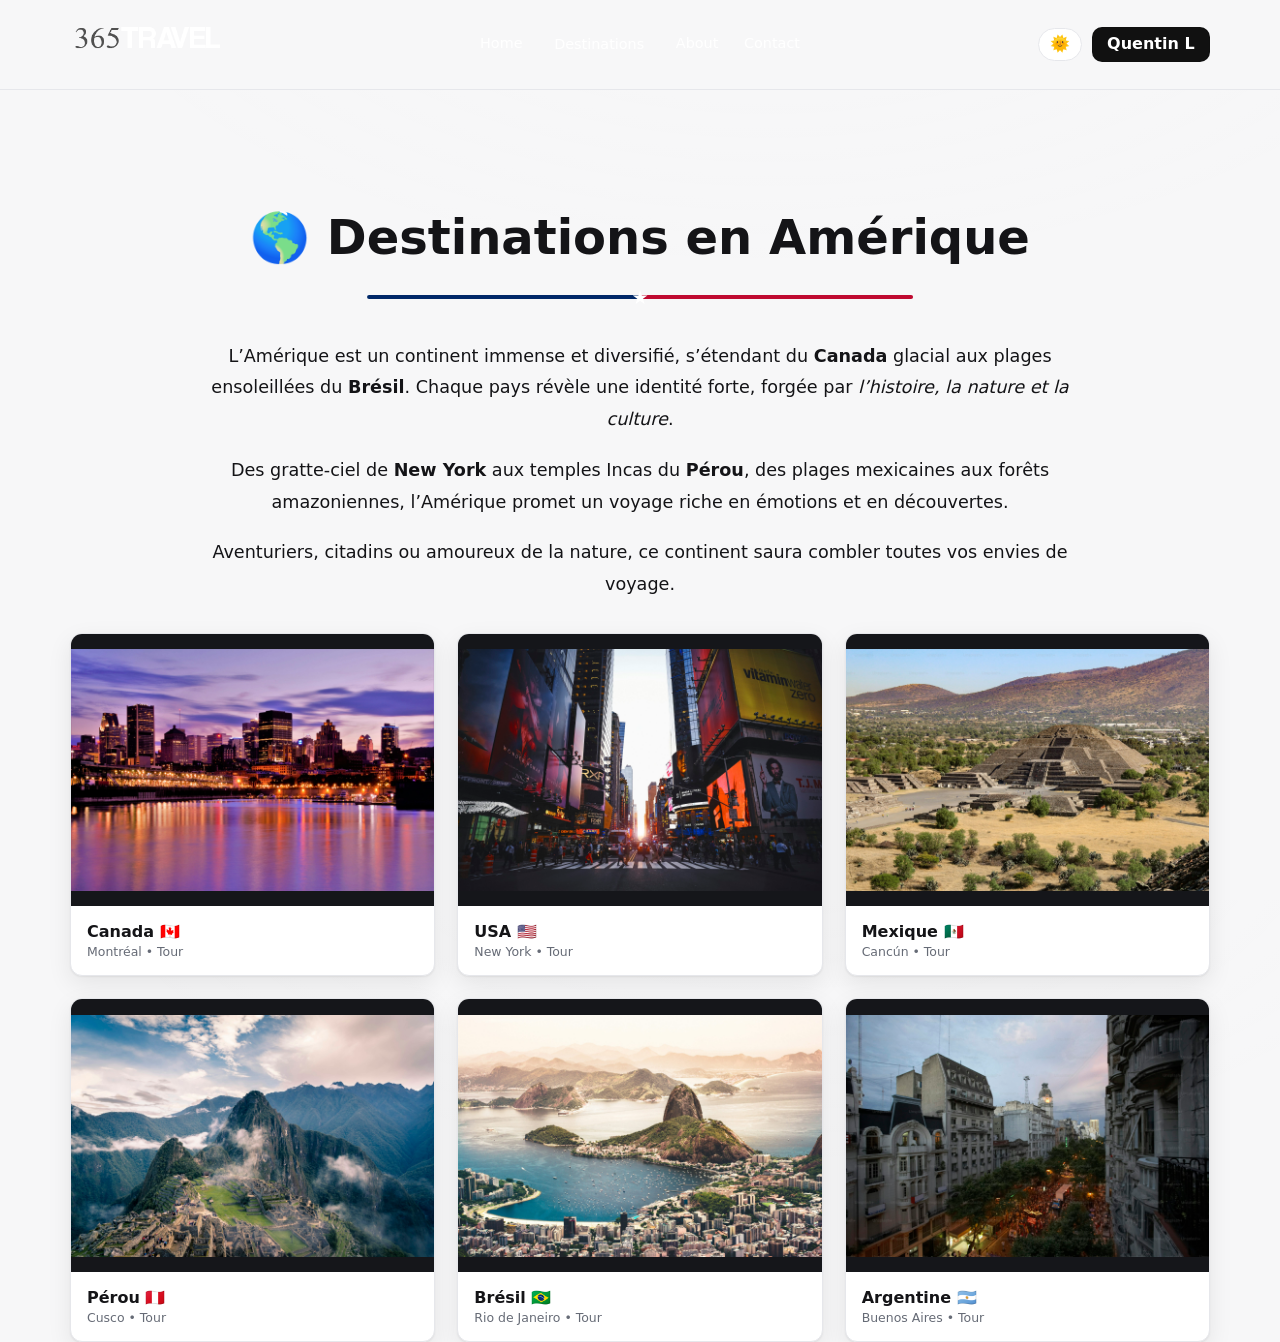
==== amerique.html @ 6fb7b810 "fix theme toggle + fermeture html" ====
<!DOCTYPE html>
<html lang="fr" data-theme="auto">
<head>
  <meta charset="utf-8" />
  <meta name="viewport" content="width=device-width,initial-scale=1" />
  <title>Destinations Asie - 365TRAVE</title>
  <link rel="stylesheet" href="style.css" />
  <!-- PWA -->
    <link rel="manifest" href="manifest.json">
    <meta name="theme-color" content="#1a1a2e">
    <script>
      if ('serviceWorker' in navigator) {
        navigator.serviceWorker.register('./sw.js');
      }
    </script>

</head>
<body>

  <!-- ==============================
     HEADER
     ============================== -->
  <header class="site-header">
    <div class="container nav">
      <a class="brand" href="index.html">
        <img class="brand__logo" src="images/logo.png" alt="Logo 365 Travel">
      </a>

      <!-- NAVIGATION -->
      <nav class="primary" aria-label="Navigation principale">
        <ul>
          <li><a href="index.html">Home</a></li>
          <li class="menu-item">
            <button class="submenu-toggle" aria-expanded="false">Destinations</button>
            <ul class="submenu">
              <li><a href="europe.html">Europe</a></li>
              <li><a href="asie.html">Asie</a></li>
              <li><a href="amerique.html" aria-current="page">Amérique</a></li>
            </ul>
          </li>
          <li><a href="gallerie.html">About</a></li>
          <li><a href="a-propos.html">Contact</a></li>
        </ul>
      </nav>

      <div class="actions">
        <button id="themeToggle" class="btn theme-toggle" aria-pressed="false" aria-label="Basculer thème">
          <span id="themeIcon">🌞</span>
        </button>
        <button class="btn btn--primary" type="button">Quentin L</button>
        <button id="hamburger" class="btn btn--ghost hamburger" type="button" aria-expanded="false" aria-controls="drawer">☰</button>
      </div>
    </div>
  </header>

  <main class="container">
  <!-- ==============================
       AMÉRIQUE
       ============================== -->
  <section class="intro-amerique">
    <div class="intro-text">
      <h1>🌎 Destinations en Amérique</h1>
      <p>
        L’Amérique est un continent immense et diversifié, s’étendant du <strong>Canada</strong> glacial aux plages ensoleillées du <strong>Brésil</strong>. 
        Chaque pays révèle une identité forte, forgée par <em>l’histoire, la nature et la culture</em>.
      </p>
      <p>
        Des gratte-ciel de <strong>New York</strong> aux temples Incas du <strong>Pérou</strong>, des plages mexicaines aux forêts amazoniennes, 
        l’Amérique promet un voyage riche en émotions et en découvertes.
      </p>
      <p>
        Aventuriers, citadins ou amoureux de la nature, ce continent saura combler toutes vos envies de voyage.
      </p>
    </div>
  </section>

  <section class="art-grid">
    <article class="card"><div class="card__media"><img src="images/montreal.jpg" alt="Montréal"></div><div class="card__body"><div class="card__title">Canada 🇨🇦</div><div class="card__meta">Montréal • Tour</div></div></article>
    <article class="card"><div class="card__media"><img src="images/nyc.jpg" alt="New York"></div><div class="card__body"><div class="card__title">USA 🇺🇸</div><div class="card__meta">New York • Tour</div></div></article>
    <article class="card"><div class="card__media"><img src="images/cancun.jpg" alt="Cancun"></div><div class="card__body"><div class="card__title">Mexique 🇲🇽</div><div class="card__meta">Cancún • Tour</div></div></article>
    <article class="card"><div class="card__media"><img src="images/machu-picchu.jpg" alt="Pérou"></div><div class="card__body"><div class="card__title">Pérou 🇵🇪</div><div class="card__meta">Cusco • Tour</div></div></article>
    <article class="card"><div class="card__media"><img src="images/rio.jpg" alt="Rio de Janeiro"></div><div class="card__body"><div class="card__title">Brésil 🇧🇷</div><div class="card__meta">Rio de Janeiro • Tour</div></div></article>
    <article class="card"><div class="card__media"><img src="images/buenos-aires.jpg" alt="Buenos Aires"></div><div class="card__body"><div class="card__title">Argentine 🇦🇷</div><div class="card__meta">Buenos Aires • Tour</div></div></article>
  </section>

</main>

  <script src="script.js"></script>
</body>
</html>
---- style.css ----
/* ------------------------------
   DESIGN TOKENS (THEMEABLE)
   ------------------------------ */
:root {
  /* base colors - light */
  --bg: #f7f7f8;
  --surface: #ffffff;
  --text: #141417;
  --muted: #666b76;
  --border: #e6e7eb;
  --primary: #111111; /* CTA/bg noir en light */
  --primary-contrast: #ffffff;

  --badge-border: #cfd2d8;

  --radius: 12px;
  --radius-sm: 8px;
  --shadow-1: 0 1px 2px rgba(0,0,0,.06), 0 8px 24px rgba(0,0,0,.08);
  --shadow-2: 0 2px 8px rgba(0,0,0,.12), 0 16px 40px rgba(0,0,0,.12);

  --container: 1140px;
  --space-1: .4rem;
  --space-2: .8rem;
  --space-3: 1.2rem;
  --space-4: 1.6rem;
  --space-5: 2.4rem;
  --space-6: 3.2rem;
  --space-7: 4.8rem;

  --fs-12: clamp(.72rem, .62rem + .4vw, .78rem);
  --fs-14: clamp(.84rem, .74rem + .4vw, .9rem);
  --fs-16: clamp(.98rem, .86rem + .5vw, 1rem);
  --fs-18: clamp(1.05rem, .9rem + .8vw, 1.125rem);
  --fs-22: clamp(1.25rem, 1.05rem + 1vw, 1.375rem);
  --fs-28: clamp(1.4rem, 1rem + 2.2vw, 1.75rem);
  --fs-48: clamp(2rem, 1.4rem + 3.2vw, 3rem);
  --fs-72: clamp(2.6rem, 2rem + 6vw, 4.5rem);

  --transition: 220ms cubic-bezier(.2,.7,.3,1);
}

/* Dark theme tokens */
@media (prefers-color-scheme: dark) {
  :root {
    --bg: #0d0d0f;
    --surface: #0f1013;
    --text: #f3f4f5;
    --muted: #a9afbb;
    --border: #21232a;
    --primary: #ffffff; /* CTA blanc en dark */
    --primary-contrast: #0d0d0f;
    --badge-border: #2a2d36;
  }
}

/* Forced theme via [data-theme] */
html[data-theme="light"] {
  --bg: #f7f7f8;
  --surface: #ffffff;
  --text: #141417;
  --muted: #666b76;
  --border: #e6e7eb;
  --primary: #111111;
  --primary-contrast: #ffffff;
  --badge-border: #cfd2d8;
}
html[data-theme="dark"] {
  --bg: #0d0d0f;
  --surface: #0f1013;
  --text: #f3f4f5;
  --muted: #a9afbb;
  --border: #21232a;
  --primary: #ffffff;
  --primary-contrast: #0d0d0f;
  --badge-border: #2a2d36;
}

/* ------------------------------
   RESET + BASE
   ------------------------------ */
*, *::before, *::after { box-sizing: border-box; }
html, body { height: 100%; }
body {
  margin: 0;
  font: 500 var(--fs-16) ui-sans-serif, system-ui, -apple-system, Segoe UI, Roboto, "Helvetica Neue", Arial, "Noto Sans";
  color: var(--text);
  background: radial-gradient(1200px 600px at 60% -10%, rgba(255,255,255,.06), transparent 60%),
              var(--bg);
  -webkit-font-smoothing: antialiased;
  text-rendering: optimizeLegibility;
}
a { color: inherit; text-decoration: none; }
img { display: block; max-width: 100%; height: auto; }
button { font: inherit; cursor: pointer; border: none; background: none; }

.container {
  width: min(100% - 2rem, var(--container));
  margin-inline: auto;
}
.stack { display: grid; gap: var(--space-5); }
.row { display: flex; align-items: center; gap: var(--space-4); }

/* ------------------------------
   HEADER / NAV
   ------------------------------ */
header.site-header {
  position: sticky; top: 0; z-index: 50;
  backdrop-filter: saturate(1.1) blur(8px);
  background: color-mix(in oklab, var(--bg) 92%, transparent);
  border-bottom: 1px solid var(--border);
}
.nav {
  display: grid;
  grid-template-columns: 1fr auto 1fr;
  align-items: center;
  padding-block: .9rem;
  gap: var(--space-3);
}
.brand {
  display: flex; align-items: center; gap: .6rem;
  font-weight: 800; letter-spacing: .04em;
}
.brand__logo {
  inline-size: 150px; block-size: 60px;
}

/* NAV Desktop */
nav.primary ul {
  display: flex; gap: clamp(.8rem, 2vw, 2rem);
  list-style: none;
  margin: 0; padding: 0;
  font-size: var(--fs-14);
}
/* Liens du menu principal en blanc */
nav.primary > ul > li > a,
nav.primary > ul > li > button {
  color: #fff;
}

/* Page active */
nav.primary a[aria-current="page"] {
  color: #fff;
  font-weight: 600;
}
nav.primary a[aria-current="page"] { color: var(--text); font-weight: 600; }

/* Sous-menu */
.menu-item { position: relative; }
.submenu-toggle {
  background: none;
  border: none;
  color: var(--muted);
  cursor: pointer;
}
.submenu {
  position: absolute;
  top: 100%; left: 0;
  background: var(--surface);
  border: 1px solid var(--border);
  list-style: none;
  margin: 0; padding: 0.5rem 0;
  min-width: 180px;
  opacity: 0;
  pointer-events: none;
  transform: translateY(-5px);
  transition: opacity 0.2s ease, transform 0.2s ease;
  z-index: 999;
  flex-direction: column;     /* aligne les éléments verticalement */
}
.submenu li { margin: 0; }
.submenu a {
  display: block;
  padding: 0.2rem 0.8rem;
  color: var(--text);
  text-decoration: none;
  white-space: nowrap;
}
.submenu a:hover { background: var(--bg); }
/* Affichage au survol */
.menu-item:hover .submenu,
.menu-item:focus-within .submenu {
  opacity: 1;
  pointer-events: auto;
  transform: translateY(0);
}

/* Actions */
.actions {
  justify-self: end;
  display: flex; align-items: center; gap: .6rem;
}
.btn {
  border: 1px solid var(--border);
  background: var(--surface);
  color: var(--text);
  padding: .55rem .9rem;
  border-radius: 10px;
  line-height: 1;
  transition: transform var(--transition), background var(--transition), color var(--transition), border-color var(--transition);
}
.btn:hover { transform: translateY(-1px); }
.btn--ghost { background: transparent; }
.btn--primary {
  background: var(--primary);
  color: var(--primary-contrast);
  border-color: color-mix(in oklab, var(--primary) 86%, transparent);
  font-weight: 700;
}
.btn--link {
  background: transparent;
  color: var(--text);
  padding: 0;
  font-weight: 500;
  text-decoration: underline;
}
.theme-toggle {
  border-radius: 999px;
  padding: .45rem .7rem;
  display: inline-flex; align-items: center;
}

/* Mobile nav */
.hamburger { display: none; }
@media (max-width: 880px) {
  nav.primary { display: none; }
  .hamburger { display: inline-flex; align-items: center; gap:.5rem; }

  .drawer {
    display: none;
    position: fixed; inset: 0 0 auto 0; top: 56px;
    translate: 0 -8px;
    opacity: 0; pointer-events: none;
    transition: opacity var(--transition), translate var(--transition);
    background: color-mix(in oklab, var(--bg) 96%, transparent);
    border-bottom: 1px solid var(--border);
    padding: 1rem;
  }
  .drawer.open { opacity: 1; pointer-events: auto; translate: 0 0; }
  .drawer ul { list-style: none; margin: 0; padding: 0; }
  .drawer li { margin: .5rem 0; }
  .drawer a { display: block; padding: .8rem 0; color: var(--text); }
}
/* ------------------------------
   HERO
   ------------------------------ */
.hero {
  max-width: 1000px;
  margin: 4rem auto;
  background: #0f0f0f;
  border-radius: 8px;
  padding: 3rem;
  text-align: left;
}
.hero h1 {
  font-size: 4rem;
  font-weight: 300;
}
.hero h1 span { font-weight: 700; }
.badge {
  display: inline-block;
  border: 1px solid #444;
  padding: 0.2rem 0.5rem;
  font-size: 0.7rem;
  margin-bottom: 1rem;
}
.hero p {
  margin: 0.5rem 0;
  color: #aaa;
}
.hero p strong { color: #fff; }
.hero-buttons {
  margin-top: 1.5rem;
  display: flex; justify-content: left;
  gap: 1.5rem;
}
/* ==============================
   SECTION : Nos destinations phares
   ============================== */
.featured-destinations {
  text-align: center;
  padding: 4rem 1rem;
  color: var(--text);
}

.featured-destinations h2 {
  font-size: 2.3rem;
  margin-bottom: 0.8rem;
  color: var(--text);
}

.featured-destinations .intro-text {
  color: var(--text);
  max-width: 700px;
  margin: 0 auto 2rem;
  font-size: 1rem;
  line-height: 1.6;
}
/* Cartes */
.featured-grid {
  display: flex;
  flex-wrap: wrap;
  justify-content: center;
  gap: 2rem;
}

.featured-card {
  background: var(--surface);
  border: 1px solid var(--border);
  border-radius: var(--radius);
  box-shadow: var(--shadow-1);
  overflow: hidden;
  width: 300px;
  text-align: center;
  transition: transform 0.3s ease, box-shadow 0.3s ease;
}

.featured-card:hover {
  transform: translateY(-5px);
  box-shadow: var(--shadow-2);
}

.featured-card img {
  width: 100%;
  height: 180px;
  object-fit: cover;
}

.featured-card h3 {
  font-size: 1.3rem;
  margin: 1rem 0 0.5rem;
  color: var(--text);
}

.featured-card p {
  color: var(--muted);
  font-size: 0.95rem;
  margin: 0 1rem 1rem;
}

.featured-card .btn--small {
  margin-bottom: 1.2rem;
  font-size: 0.9rem;
  padding: 0.5rem 1rem;
}
/* ==============================
   Responsive (mobile & tablette)
   ============================== */
@media (max-width: 900px) {
  .featured-grid {
    gap: 1.5rem;
  }
}

@media (max-width: 700px) {
  .featured-grid {
    flex-direction: column;
    align-items: center;
  }

  .featured-card {
    width: 90%;
  }

  .featured-destinations h2 {
    font-size: 1.8rem;
  }
}
/* ==============================
   GALERIE DÉFILANTE
   ============================== */
.gallery-scroll {
  text-align: center;
  padding: 4rem 1rem;
  overflow: hidden;
  position: relative;
}

.gallery-scroll h2 {
  font-size: 2.2rem;
  color: var(--text);
  margin-bottom: 0.8rem;
}

.gallery-intro {
  max-width: 700px;
  margin: 0 auto 2rem;
  font-size: 1rem;
  line-height: 1.6;
  color: var(--muted);
}

/* Conteneur du défilement */
.scroll-wrapper {
  overflow: hidden;
  width: 100%;
  position: relative;
}

.scroll-gallery {
  overflow: hidden;
  width: 100%;
  position: relative;
  margin: 3rem auto;
}

.scroll-track {
  display: flex;
  width: max-content;
  animation: scroll-left 50s linear infinite; /* durée plus longue pour fluidité */
}

.scroll-track img {
  width: 420px;   /* plus grandes images */
  height: 260px;
  object-fit: cover;
  margin-right: 1rem;
  border-radius: var(--radius);
  box-shadow: var(--shadow-1);
  transition: transform 0.3s ease;
}

.scroll-track img:hover {
  transform: scale(1.05);
}

/* Animation fluide */
@keyframes scroll-left {
  from {
    transform: translateX(0);
  }
  to {
    transform: translateX(-50%); /* défilement sur la moitié (car doublé) */
  }
}

/* Option : sur mobile, on réduit un peu pour éviter qu’elles dépassent */
@media (max-width: 600px) {
  .scroll-track img {
    width: 280px;
    height: 180px;
  }
}
/* ------------------------------
   INTRO BLOC GÉNÉRIQUE
   ------------------------------ */
.intro-europe,
.intro-asie,
.intro-amerique {
  text-align: center;
  margin: 4rem auto 2rem;
  max-width: 900px;
  line-height: 1.8;
}
.intro-text h1 {
  font-size: 3rem;
  font-weight: 800;
  margin-bottom: 2rem;
  color: var(--text);
  position: relative;
  display: inline-block;
  padding-bottom: 0.7rem;
}
/* Texte en blanc */
.intro-text p {
  font-size: 1.1rem;
  color: var(--text); 
  margin-bottom: 1.2rem;
}
/* ------------------------------
   STYLES PAR CONTINENT
   ------------------------------ */
/* Europe : bleu + étoiles dorées */
.intro-europe h1::before {
  content: "";
  position: absolute;
  left: 50%;
  transform: translateX(-50%);
  bottom: -0.5rem;
  width: 70%;
  height: 4px;
  background: #003399;
  border-radius: 2px;
}
.intro-europe h1::after {
  content: "★ ★ ★";
  font-size: 1rem;
  color: #facc15;
  position: absolute;
  left: 50%;
  transform: translateX(-50%);
  bottom: -1.5rem;
  letter-spacing: 0.5rem;
}
/* Asie : rouge + cercle doré */
.intro-asie h1::before {
  content: "";
  position: absolute;
  left: 50%;
  transform: translateX(-50%);
  bottom: -0.5rem;
  width: 70%;
  height: 4px;
  background: #cc0000;
  border-radius: 2px;
}
.intro-asie h1::after {
  content: "●";
  font-size: 1.2rem;
  color: #facc15;
  position: absolute;
  left: 50%;
  transform: translateX(-50%);
  bottom: -1.5rem;
}
/* Amérique : bleu + rouge (double soulignement) */
.intro-amerique h1::before {
  content: "";
  position: absolute;
  left: 50%;
  transform: translateX(-50%);
  bottom: -0.5rem;
  width: 70%;
  height: 4px;
  background: linear-gradient(to right, #002868 50%, #bf0a30 50%);
  border-radius: 2px;
}
.intro-amerique h1::after {
  content: "★";
  font-size: 1.2rem;
  color: #fff;
  position: absolute;
  left: 50%;
  transform: translateX(-50%);
  bottom: -1.5rem;
}
/* HERO des pages internes (sauf accueil) */
.hero-page {
  display: grid;
  gap: 1.5rem;
  text-align: center;
}
.hero-page .hero-header {
  display: grid;
  grid-template-columns: 1fr 1fr; /* titre | image */
  align-items: center;
  gap: 2rem;
}
.hero-page .hero-header h1 {
  margin: 0;
  font-size: var(--fs-48);
  text-align: right;
}
.hero-page .hero-image img {
  max-width: 100%;
  border-radius: var(--radius);
}
.hero-page .hero-description {
  grid-column: 1 / -1; /* occupe toute la largeur */
  max-width: 800px;
  margin: 0 auto;
}
/*Responsive : sur petits écrans, le titre et l’image passent en pile */
@media (max-width: 768px) {
  .hero-page .hero-header {
    grid-template-columns: 1fr; /* une seule colonne */
    text-align: center;
  }

  .hero-page .hero-header h1 {
    text-align: center;
  }

  .hero-page .hero-image {
    margin-top: 1rem;
  }
}
/* ------------------------------
   ART GRID
   ------------------------------ */
.section-title {
  font-size: var(--fs-14);
  text-transform: uppercase; letter-spacing: .12em;
  color: var(--muted);
  display:flex; align-items:center; justify-content:space-between;
  border-top: 1px solid var(--border);
  padding-top: var(--space-4); margin-top: var(--space-6);
}
.art-grid {
  margin-top: var(--space-4);
  display: grid;
  grid-template-columns: repeat(12, 1fr);
  gap: clamp(12px, 2vw, 22px);
}
.card {
  grid-column: span 4;
  background: var(--surface);
  border: 1px solid var(--border);
  border-radius: var(--radius);
  overflow: clip;
  box-shadow: var(--shadow-1);
  transition: transform var(--transition), box-shadow var(--transition);
}
/* Pour que les cartes gardent leur structure */
.card a {
  display: block;          /* le lien occupe tout le bloc */
  height: 100%;            /* le lien s’étend sur toute la carte */
  color: inherit;          /* garde la couleur du texte */
  text-decoration: none;   /* pas de soulignement */
}
.card:hover { transform: translateY(-2px); box-shadow: var(--shadow-2); }
.card__media {
  aspect-ratio: 4/3; background: #15161a;
  display: grid; place-items: center;
  color: #97a0b0; font-size: var(--fs-14);
}
.card__body { padding: 1rem; display:grid; gap:.2rem; }
.card__title { font-weight: 700; }
.card__meta  { color: var(--muted); font-size: var(--fs-12); }

@media (max-width: 1100px) {
  .card { grid-column: span 6; }
}
@media (max-width: 640px) {
  .card { grid-column: span 12; }
  .hero { padding-block: var(--space-6); }
  .hero h1 { font-size: var(--fs-48); }
}
/* Badge : s'arrête à la taille du texte */
.badge {
  display: inline-block;
  padding: 0.2rem 0.6rem;
  font-size: 0.9rem;
  font-weight: 600;
  border-radius: 0;      /* pas d’arrondi */
  background: none;      /* pas de fond */
  color: #fff;           /* texte blanc */
  margin-bottom: 1rem;
  width: auto;
  max-width: max-content; /* pour que ça s'arrête pile au texte */
}
/* HERO en 2 colonnes */
.hero-grid {
  display: grid;
  grid-template-columns: 1fr 1fr;
  gap: 2rem;
  align-items: start;
}
.hero-text {
  display: flex;
  flex-direction: column;
  gap: 1rem;
}
.hero-image img {
  width: 100%;
  border-radius: 12px;
  box-shadow: var(--shadow-2);
}
/* Responsive : pile sur mobile */
@media (max-width: 768px) {
  .hero-grid {
    grid-template-columns: 1fr;
    text-align: center;
  }
  .hero-image {
    order: -1; /* image au-dessus du texte */
  }
}
/* ==============================
   INFO SECTION (avec couleurs Hongrie)
   ============================== */
.info-flag {
  margin-top: 3rem;
  padding: 2rem;
  background: var(--surface);
  border: 1px solid var(--border);
  border-radius: var(--radius);
  box-shadow: var(--shadow-1);
  position: relative;
  overflow: hidden;
}
/* Liseré tricolore (par défaut transparent) */
.info-flag::before {
  content: "";
  display: block;
  height: 6px;
  background: transparent; /* sera défini par le pays */
  border-radius: var(--radius) var(--radius) 0 0;
  position: absolute;
  top: 0;
  left: 0;
  width: 100%;
}
/* ============================
   LISERÉ INFO PAR PAYS
   ============================ */
/* 🇭🇺 Hongrie : Rouge - Blanc - Vert */
.flag-hu.info-flag::before {
  background: linear-gradient(to right, #ce2b37 33%, #ffffff 33% 66%, #477050 66%);
}
/* 🇫🇷 France : Bleu - Blanc - Rouge */
.flag-fr.info-flag::before {
  background: linear-gradient(to right, #0055a4 33%, #ffffff 33% 66%, #ef4135 66%);
}
/* 🇩🇪 Allemagne : Noir - Rouge - Jaune */
.flag-de.info-flag::before {
  background: linear-gradient(to right, #000000 33%, #dd0000 33% 66%, #ffce00 66%);
}
/* 🇮🇹 Italie : Vert - Blanc - Rouge */
.flag-it.info-flag::before {
  background: linear-gradient(to right, #009246 33%, #ffffff 33% 66%, #ce2b37 66%);
}
/* 🇧🇬 Bulgarie : Blanc - Vert - Rouge */
.flag-bg.info-flag::before {
  background: linear-gradient(to right, #ffffff 33%, #00966e 33% 66%, #d62612 66%);
}
/* 🇨🇿 Tchéquie : Bleu - Blanc - Rouge */
.flag-cz.info-flag::before {
  background: linear-gradient(to right, #11457e 33%, #ffffff 33% 66%, #d7141a 66%);
}
/* 🇸🇪 Suède : Bleu - Jaune (2 bandes) */
.flag-se.info-flag::before {
  background: linear-gradient(to right, #006aa7 50%, #fecc00 50%);
}
/* 🇦🇹 Autriche : Rouge - Blanc - Rouge */
.flag-at.info-flag::before {
  background: linear-gradient(to right, #ff0000 33%, #ffffff 33% 66%, #ff0000 66%);
}
/* 🇩🇰 Danemark : Rouge - Blanc */
.flag-dk.info-flag::before {
  background: linear-gradient(to right, #c60c30 50%, #ffffff 50%);
}
/* 🇪🇪 Estonie : Bleu - Noir - Blanc */
.flag-ee.info-flag::before {
  background: linear-gradient(to right, #0072ce 33%, #000000 33% 66%, #ffffff 66%);
}
/* cz Pays-Bas : Rouge - Blanc - Bleu */
.flag-cz.info-flag::before {
  background: linear-gradient(to right, #ff0000 33%, #ffffff 33% 66%, #0055a4 66%);
}
/* gr Grèce : Bleu - Blanc */
.flag-gr.info-flag::before {
  background: linear-gradient(to right, #006aa7 50%, #ffffff 50%);
}
/* si Slovenie : Blanc - Bleu - Rouge */
.flag-si.info-flag::before {
  background: linear-gradient(to right, #ffffff 33%, #0055a4 33% 66%, #ef4135 66%);
}
/* tr Turquie : Rouge - Blanc */
.flag-tr.info-flag::before {
  background: linear-gradient(to right, #c60c30 50%, #ffffff 50%);
}
/* Titre principal */
.info-title {
  font-size: var(--fs-22);
  margin-bottom: 1.5rem;
  color: var(--text);
  text-align: left;
  border-bottom: 1px solid var(--border);
  padding-bottom: 0.5rem;
}
/* Grille */
.info-grid {
  display: grid;
  grid-template-columns: 1fr 1fr;
  gap: 2rem;
}
/* Sous-titres avec dégradé */
.info-item h4 {
  font-size: var(--fs-16);
  color: var(--text);
  margin-bottom: 0.3rem;
  display: flex;
  align-items: center;
  gap: 0.5rem;
}
}
/* Texte */
.info-item p {
  color: var(--muted);
  margin: 0;
  font-size: var(--fs-14);
}
/* Responsive : 1 colonne sur mobile */
@media (max-width: 768px) {
  .info-grid {
    grid-template-columns: 1fr;
  }
}
/* ------------------------------
   ITINERAIRE
   ------------------------------ */
/* Style commun */
.itineraire-title {
  font-size: var(--fs-28);
  font-weight: 700;
  color: var(--text);
  margin: 3rem auto 2rem;
  text-align: center;
  max-width: 900px;
  position: relative;
  padding-bottom: 0.5rem;
}

.itineraire-title::after {
  content: "";
  display: block;
  height: 1px;
  width: 140px;
  margin: 0.8rem auto 0;
  border-radius: 2px;
}

/* --- Variantes pays --- */

/* Allemagne 🇩🇪 */
.flag-de::after {
  background: linear-gradient(to right, #000 33%, #dd0000 33% 66%, #ffcc00 66%);
}

/* Bulgarie 🇧🇬 */
.flag-bg::after {
  background: linear-gradient(to right, #ffffff 33%, #00966e 33% 66%, #d62612 66%);
}

/* Danemark 🇩🇰 */
.flag-dk::after {
  background: linear-gradient(to right, #c60c30 50%, #ffffff 50%);
}

/* Estonie 🇪🇪 */
.flag-ee::after {
  background: linear-gradient(to right, #4891d9 33%, #000000 33% 66%, #ffffff 66%);
}

/* France 🇫🇷 */
.flag-fr::after {
  background: linear-gradient(to right, #0055a4 33%, #ffffff 33% 66%, #ef4135 66%);
}

/* Hongrie 🇭🇺 */
.flag-hu::after {
  background: linear-gradient(to right, #ce2b37 33%, #ffffff 33% 66%, #477050 66%);
}

/* Suède 🇸🇪 */
.flag-se::after {
  background: linear-gradient(to right, #005eb8 50%, #fecb00 50%);
}

/* Tchéquie 🇨🇿 */
.flag-cz::after {
  background: linear-gradient(to right, #11457e 33%, #ffffff 33% 66%, #d7141a 66%);
}

/* Autriche 🇦🇹 */
.flag-at::after {
  background: linear-gradient(to right, #ed2939 33%, #ffffff 33% 66%, #ed2939 66%);
}

/* PB nl */
.flag-cz::after {
  background: linear-gradient(to right, #d7141a 33%, #ffffff 33% 66%, #11457e 66%);
}

/* Grece gr */
.flag-gr::after {
  background: linear-gradient(to right, #0055a4 50%, #ffffff 50%);
}

/* Slovenie si */
.flag-si::after {
  background: linear-gradient(to right, #ffffff 33%, #0055a4 33% 66%, #ef4135 66%);
}
/* Turquie tr */
.flag-tr::after {
  background: linear-gradient(to right, #ef4135 50%, #ffffff 50%);
}
.itineraire {
  max-width: 800px;
  margin: 3rem auto;
  padding: 2rem;
  background: var(--surface);
  border-radius: 8px;
  box-shadow: var(--shadow-1);
  color: var(--text); /* <<< forcer le texte principal en blanc/noir selon le thème */
}
.jour h2 {
  font-size: 1.5rem;
  margin-bottom: 1rem;
  color: var(--text);
}
.jour h3 {
  font-size: 1.1rem;
  margin-top: 1.2rem;
  margin-bottom: 0.5rem;
  color: var(--text);
}
.jour ul {
  list-style: disc;
  padding-left: 1.5rem;
  margin: 0.5rem 0;
}
.jour ul li {
  margin-bottom: 0.4rem;
  color: var(--text); /* <<< mettre les puces en blanc */
}

.jour p {
  margin: 0.5rem 0;
  color: var(--text); /* <<< mettre aussi les paragraphes en blanc */
}
/* ------------------------------
   SECTIONS
   ------------------------------ */
.info-section {
  margin-top: 3rem;
  padding: 2rem;
  background: var(--surface);
  border-radius: var(--radius);
  box-shadow: var(--shadow-1);
}

/* Titre */
.info-title {
  font-size: var(--fs-24);
  font-weight: 700;
  margin-bottom: 1.5rem;
  text-align: center;
  color: var(--text);
}
/* ------------------------------
   CONSEILS PRATIQUES
   ------------------------------ */
.conseils-grid {
  display: grid;
  grid-template-columns: repeat(auto-fit, minmax(240px, 1fr));
  gap: 1.2rem;
}
.conseil-item {
  padding: 1rem;
  border: 1px solid var(--border);
  border-radius: var(--radius);
  background: var(--surface-hover, rgba(255,255,255,0.04));
  color: var(--text);
  box-shadow: var(--shadow-1);
}
/* ------------------------------
   BUDGET TABLEAU
   ------------------------------ */
.budget-table-wrapper {
  overflow-x: auto;
}

.budget-table {
  width: 100%;
  border-collapse: collapse;
  margin-top: 1rem;
  font-size: 0.95rem;
}

.budget-table th,
.budget-table td {
  padding: 0.8rem 1rem;
  border: 1px solid var(--border);
  text-align: left;
  color: var(--text);
}

.budget-table th {
  background: var(--surface-hover, rgba(255,255,255,0.08));
  font-weight: 700;
}

.budget-table tr:nth-child(even) {
  background: var(--surface-hover, rgba(255,255,255,0.03));
}
/* ------------------------------
   PERSONNALISATION PAR PAYS
   ------------------------------ */
/* Hongrie 🇭🇺 */
.budget-hu .info-title {
  border-bottom: 3px solid #ce2b37; /* rouge Hongrie */
  padding-bottom: 0.5rem;
}
/* Allemagne 🇩🇪 */
.budget-de .info-title {
  border-bottom: 3px solid #000; /* noir Allemagne */
}
/* Italie 🇮🇹 */
.budget-it .info-title {
  border-bottom: 3px solid #008C45; /* vert Italie */
}
/* France 🇫🇷 */
.budget-fr .info-title {
  border-bottom: 3px solid #0055A4; /* bleu France */
}
/* Danemark dk */
.budget-dk .info-title {
  border-bottom: 3px solid #ce2b37; /* Rouge Danemark */
}
/* Suede se */
.budget-se .info-title {
  border-bottom: 3px solid #F5EE27; /* Jaune Suede */
}
/* Estonie ee */
.budget-ee .info-title {
  border-bottom: 3px solid #273CF5; /* Bleu Estonie */
}
/* Tchequie cz */
.budget-cz .info-title {
  border-bottom: 3px solid #ffffff; /* Blanc Tchequie */
}
/* Pays-Bas nl */
.budget-nl .info-title {
  border-bottom: 3px solid #ffffff; /* Blanc PB */
}
/* Grèce gr */
.budget-gr .info-title {
  border-bottom: 3px solid #273CF5; /* Bleu Grece */
}
/* Slovenie si */
.budget-si .info-title {
  border-bottom: 3px solid #ffffff; /* Blanc Slovénie */
}
/* Turquie tr */
.budget-tr .info-title {
  border-bottom: 3px solid #ce2b37; /* Rouge Turquie */
}
/* ==============================
   FOOTER
   ============================== */
.site-footer {
  background: var(--surface);
  color: var(--text);
  padding: 3rem 2rem 1rem;
  border-top: 2px solid var(--primary);
  margin-top: 4rem; /* 🔥 espace avant le footer sur toutes les pages */
}
.footer-container {
  display: grid;
  grid-template-columns: 1fr auto 1fr; /* 3 colonnes équilibrées */
  align-items: center;
  gap: 2rem;
  max-width: 1200px;
  margin: 0 auto;
}
/* Colonne gauche */
.footer-left {
  text-align: left;
}
.footer-logo {
  width: 100px;
  margin-bottom: 0.5rem;
}
.footer-left p {
  font-size: var(--fs-14);
  color: var(--muted);
}
/* Colonne centrale : réseaux sociaux */
.footer-center {
  display: flex;
  justify-content: center;
}
.footer-socials {
  display: flex;
  gap: 1.2rem;
}
.footer-socials img {
  width: 28px;
  height: 28px;
  filter: brightness(0) invert(1); /* icônes blanches */
  transition: transform 0.3s ease, opacity 0.3s ease;
}
.footer-socials a:hover img {
  transform: scale(1.1);
  opacity: 0.8;
}
.footer-center a {
  color: var(--text);
  font-size: 1.3rem;
  margin: 0 0.5rem;
  transition: color 0.3s ease;
}

.footer-center a:hover {
  color: var(--primary);
}
/* Colonne droite : mentions légales */
.footer-right {
  display: flex;
  justify-content: flex-end;
}
.footer-right nav {
  display: flex;
  gap: 1.2rem;
}
.footer-right a {
  color: var(--muted);
  text-decoration: none;
  font-size: var(--fs-14);
  transition: color 0.3s ease;
}
.footer-right a:hover {
  color: var(--primary);
}

/* Ligne du bas */
.footer-bottom {
  margin-top: 2rem;
  text-align: center;
  font-size: var(--fs-12);
  color: var(--muted);
}
/* Responsive */
@media (max-width: 768px) {
  .footer-container {
    grid-template-columns: 1fr;
    text-align: center;
    gap: 1.5rem;
  }

  .footer-left,
  .footer-center,
  .footer-right {
    justify-content: center;
  }

  .footer-right nav {
    flex-direction: column;
    gap: 0.3rem;
  }
}
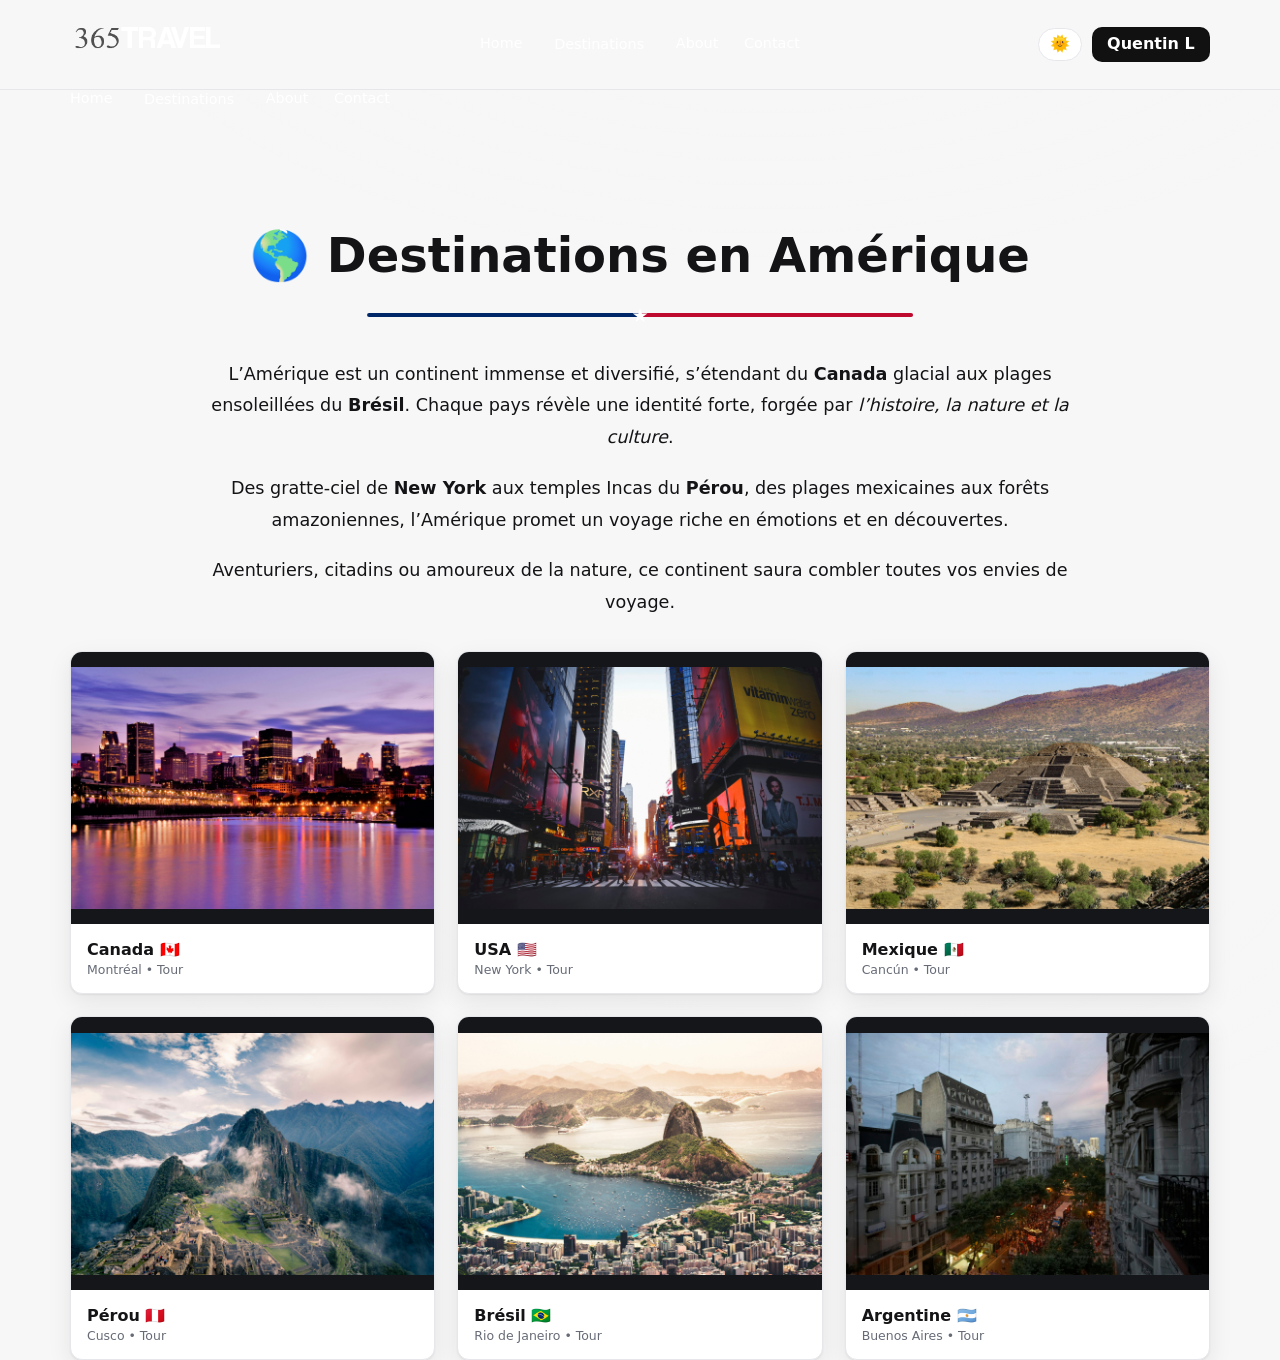
==== commit eb5fe3d6: "fix double menu + ajout drawer manquant" ====
--- a/amerique.html
+++ b/amerique.html
@@ -53,6 +53,7 @@
     </div>
   </header>
 
+  <div id="drawer" class="drawer container" role="dialog" aria-modal="true" aria-label="Menu"></div>
   <main class="container">
   <!-- ==============================
        AMÉRIQUE
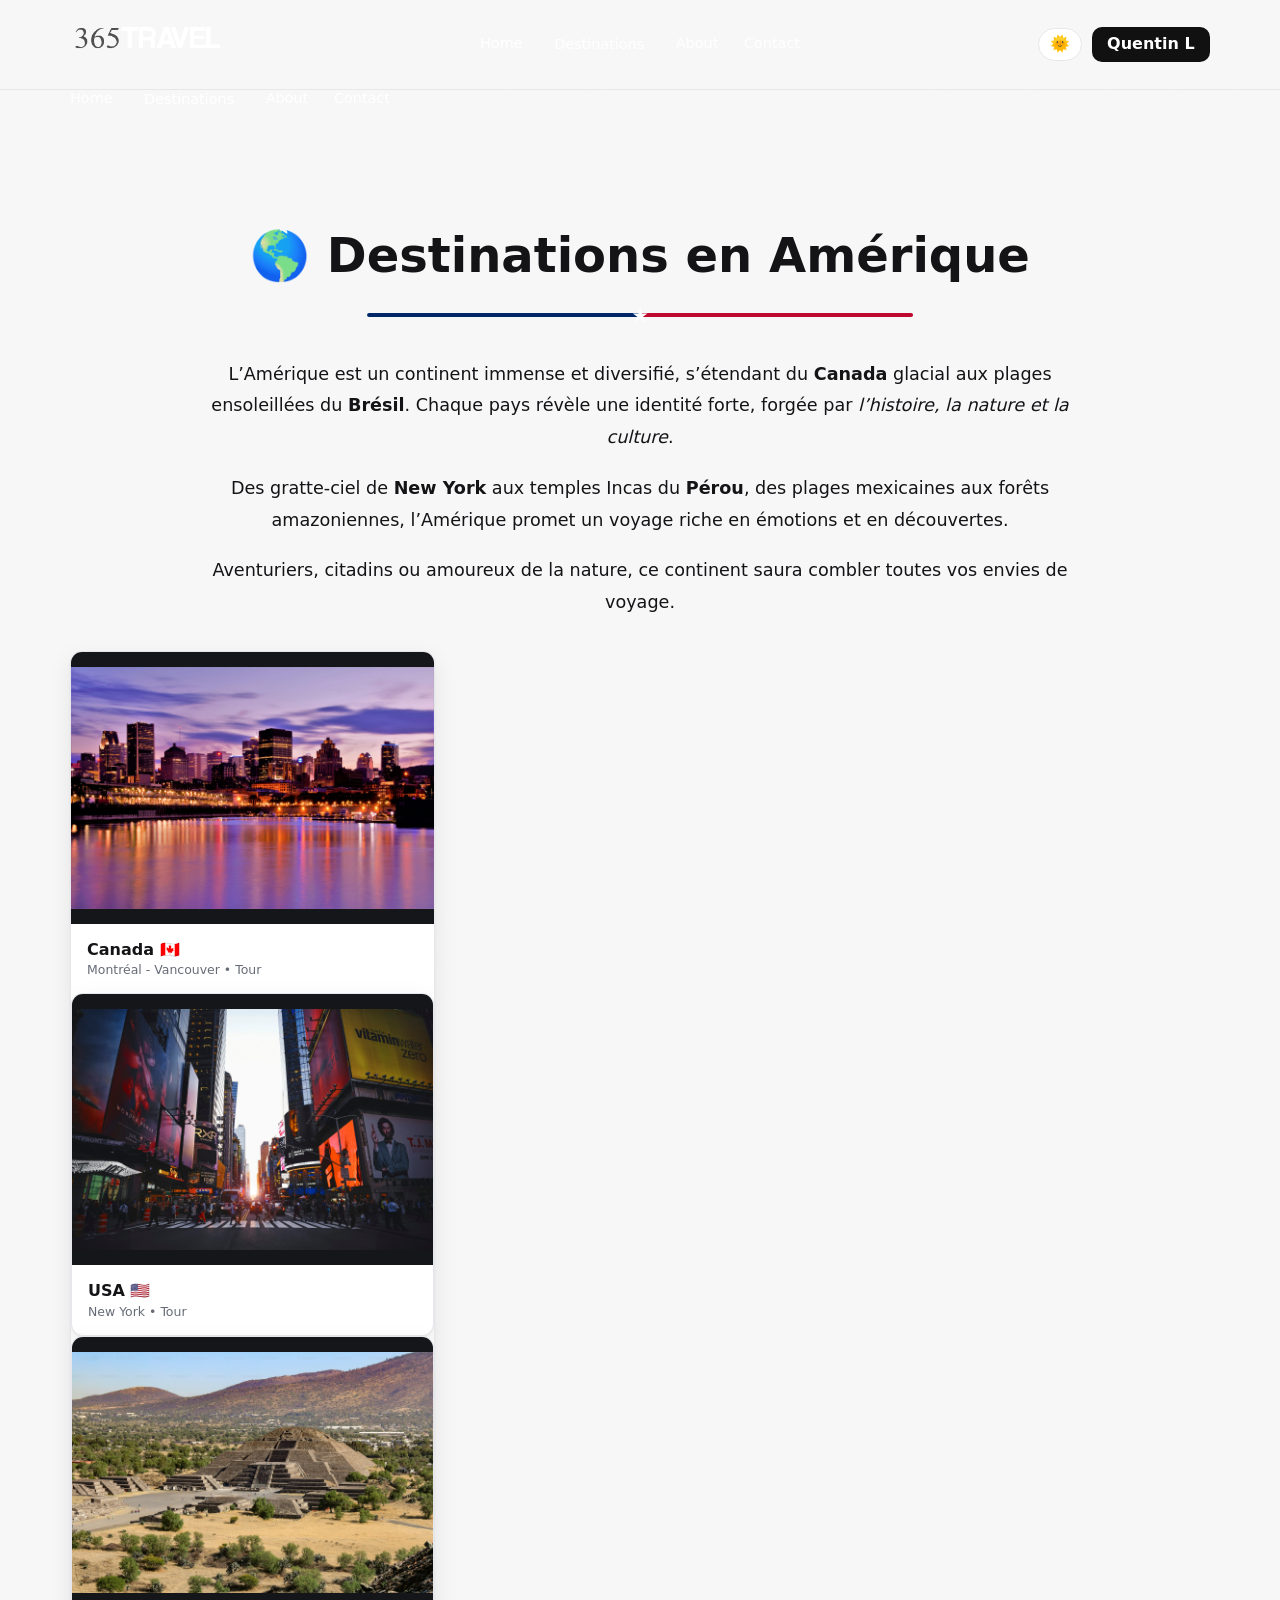
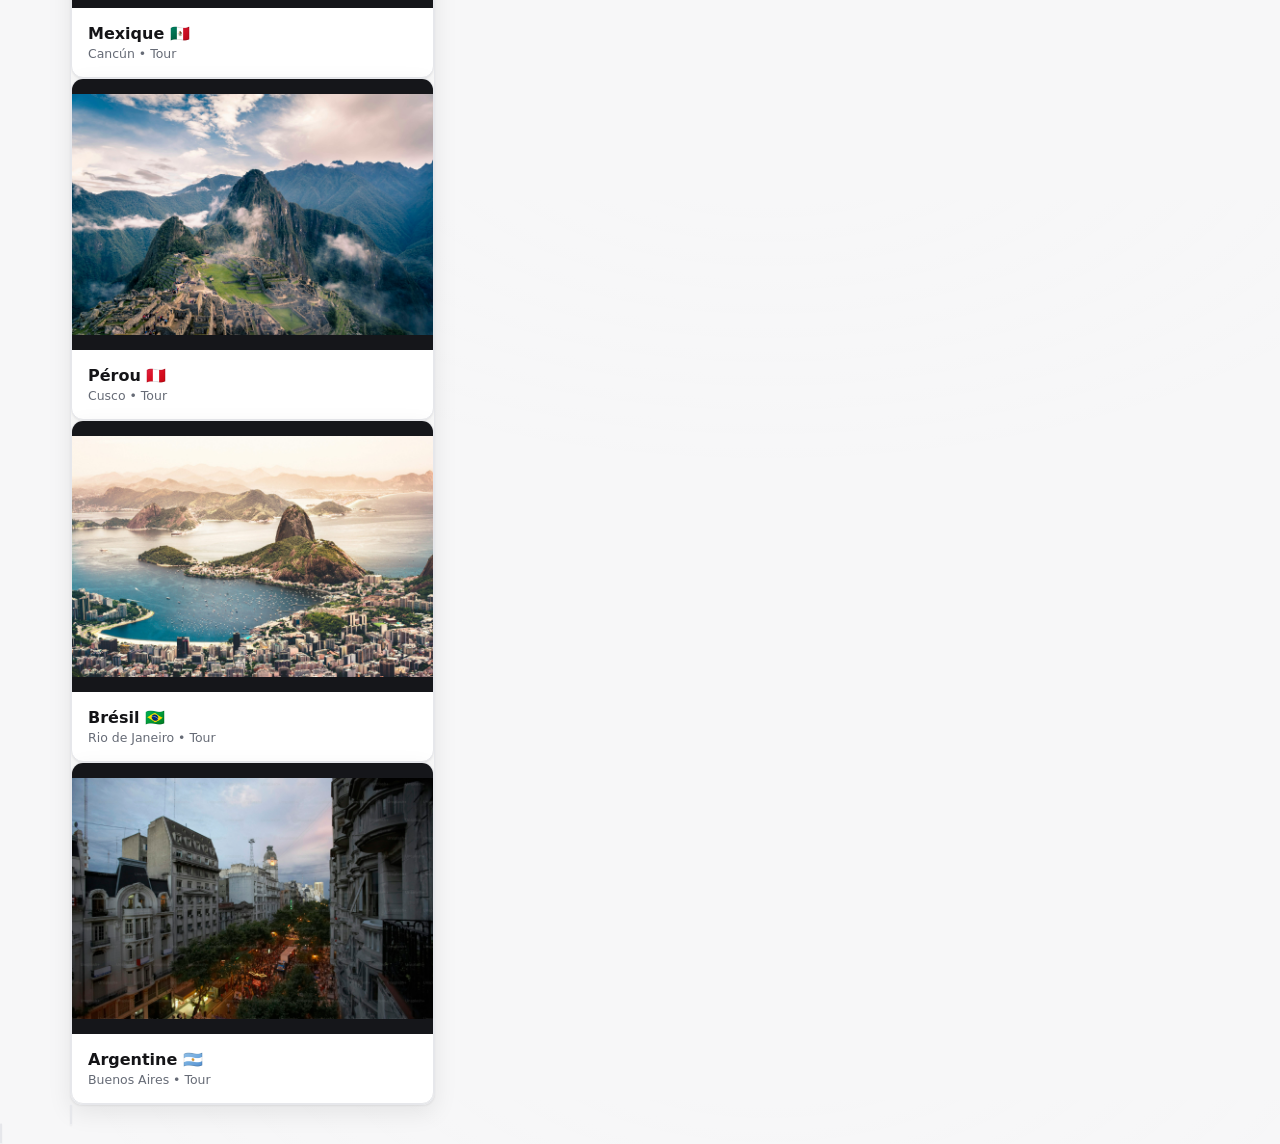
==== commit 1ad7f260: "Ajout Canada 21 jours + Bulgarie Sofia" ====
--- a/amerique.html
+++ b/amerique.html
@@ -76,7 +76,7 @@
   </section>
 
   <section class="art-grid">
-    <article class="card"><div class="card__media"><img src="images/montreal.jpg" alt="Montréal"></div><div class="card__body"><div class="card__title">Canada 🇨🇦</div><div class="card__meta">Montréal • Tour</div></div></article>
+    <a href="pays.html?id=canada" class="card"><div class="card__media"><img src="images/montreal.jpg" alt="Montréal"></div><div class="card__body"><div class="card__title">Canada 🇨🇦</div><div class="card__meta">Montréal - Vancouver • Tour</div></div></article>
     <article class="card"><div class="card__media"><img src="images/nyc.jpg" alt="New York"></div><div class="card__body"><div class="card__title">USA 🇺🇸</div><div class="card__meta">New York • Tour</div></div></article>
     <article class="card"><div class="card__media"><img src="images/cancun.jpg" alt="Cancun"></div><div class="card__body"><div class="card__title">Mexique 🇲🇽</div><div class="card__meta">Cancún • Tour</div></div></article>
     <article class="card"><div class="card__media"><img src="images/machu-picchu.jpg" alt="Pérou"></div><div class="card__body"><div class="card__title">Pérou 🇵🇪</div><div class="card__meta">Cusco • Tour</div></div></article>
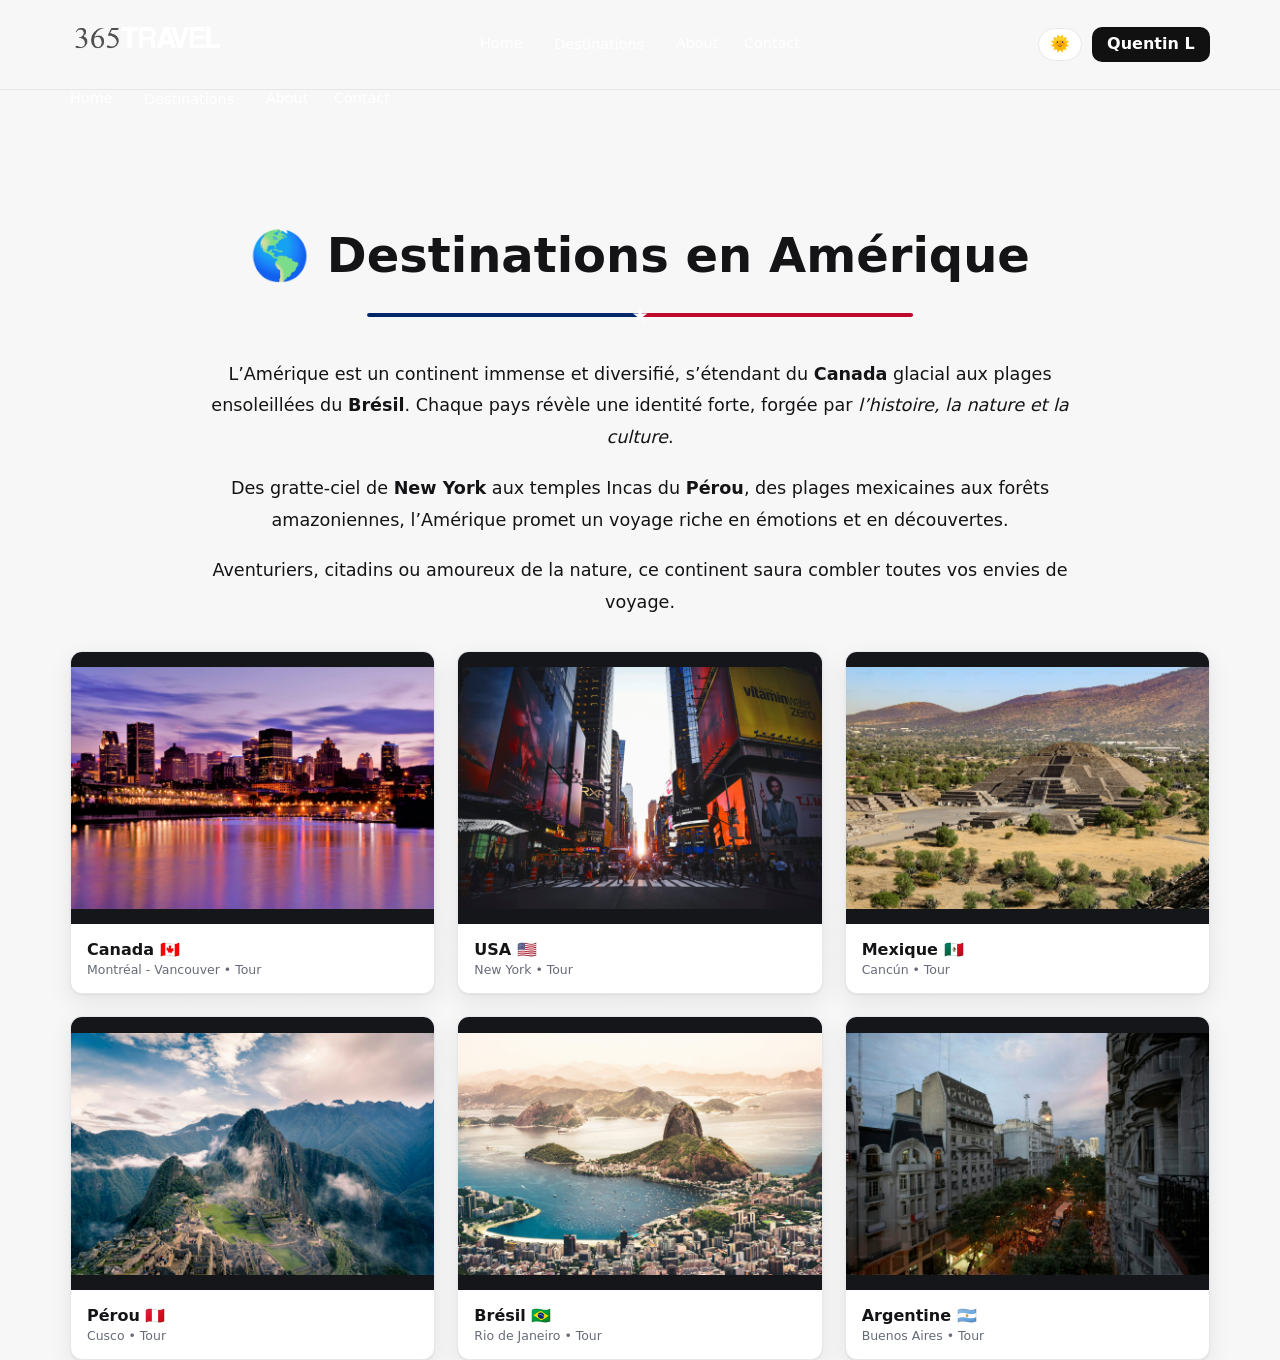
==== commit 799daa58: "Fix grille Amérique - balise Canada corrigée" ====
--- a/amerique.html
+++ b/amerique.html
@@ -76,7 +76,7 @@
   </section>
 
   <section class="art-grid">
-    <a href="pays.html?id=canada" class="card"><div class="card__media"><img src="images/montreal.jpg" alt="Montréal"></div><div class="card__body"><div class="card__title">Canada 🇨🇦</div><div class="card__meta">Montréal - Vancouver • Tour</div></div></article>
+    <a href="pays.html?id=canada" class="card"><div class="card__media"><img src="images/montreal.jpg" alt="Montréal"></div><div class="card__body"><div class="card__title">Canada 🇨🇦</div><div class="card__meta">Montréal - Vancouver • Tour</div></div></a>
     <article class="card"><div class="card__media"><img src="images/nyc.jpg" alt="New York"></div><div class="card__body"><div class="card__title">USA 🇺🇸</div><div class="card__meta">New York • Tour</div></div></article>
     <article class="card"><div class="card__media"><img src="images/cancun.jpg" alt="Cancun"></div><div class="card__body"><div class="card__title">Mexique 🇲🇽</div><div class="card__meta">Cancún • Tour</div></div></article>
     <article class="card"><div class="card__media"><img src="images/machu-picchu.jpg" alt="Pérou"></div><div class="card__body"><div class="card__title">Pérou 🇵🇪</div><div class="card__meta">Cusco • Tour</div></div></article>
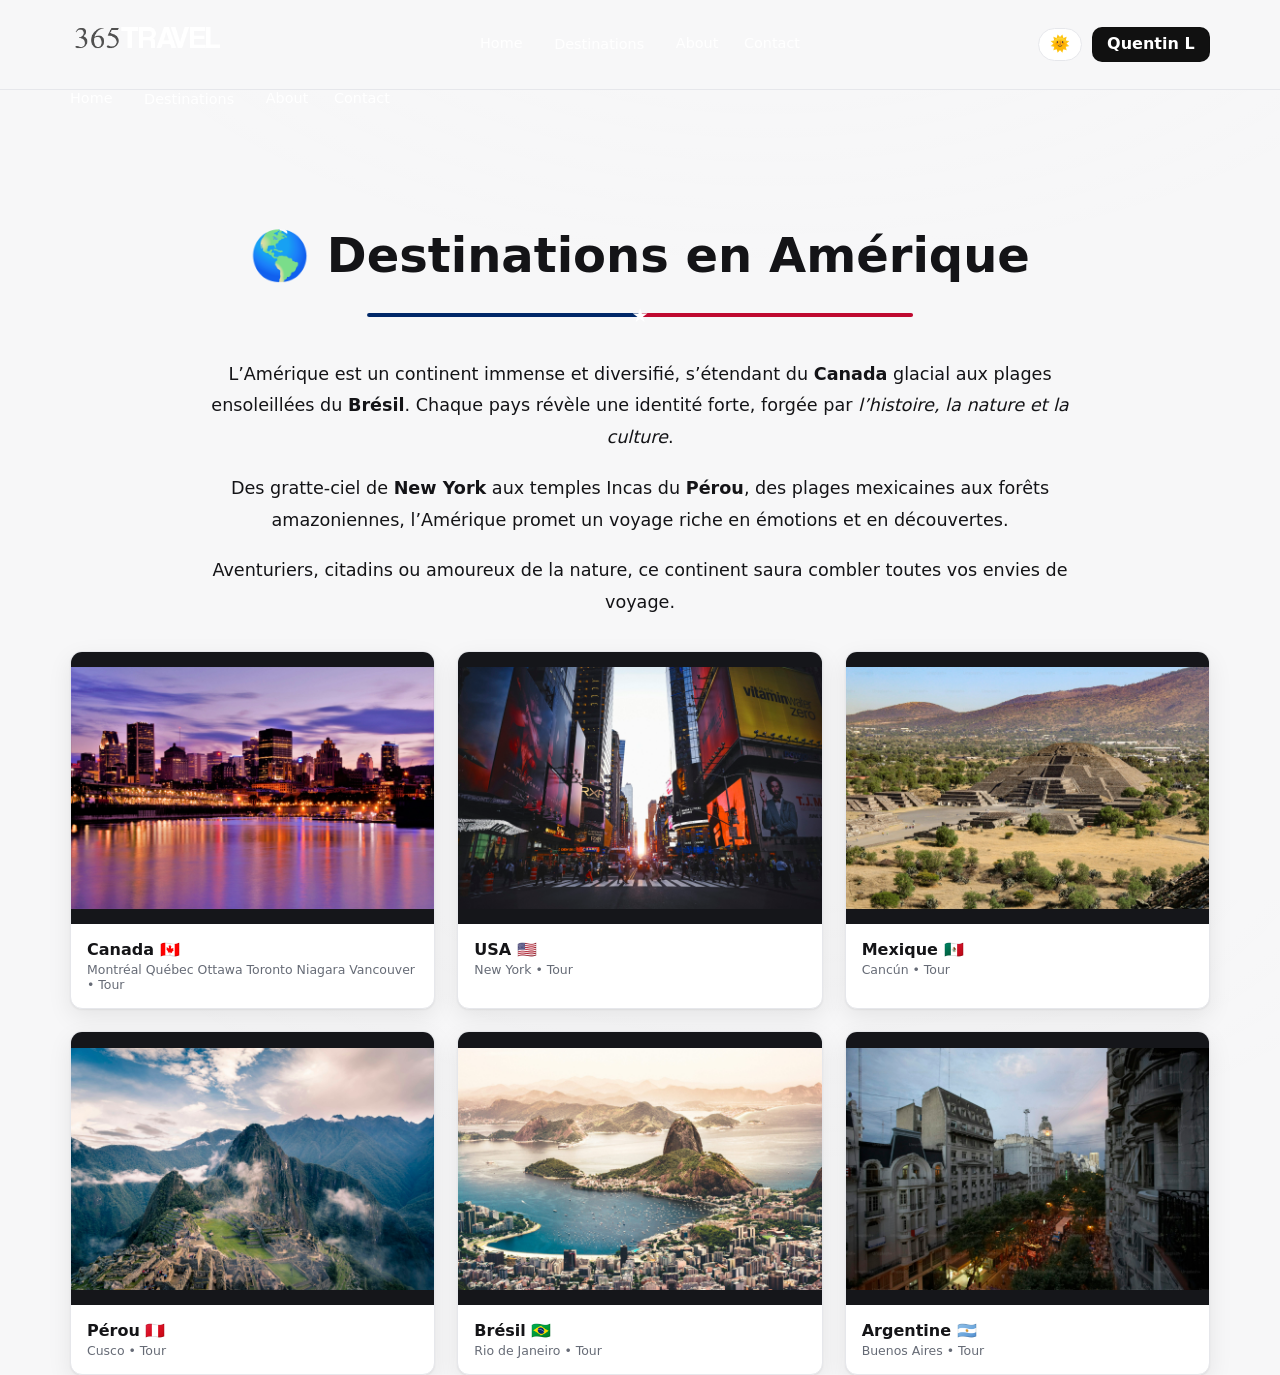
==== commit 521ea24c: "Ajout Lettonie, Lituanie, Slovaquie" ====
--- a/amerique.html
+++ b/amerique.html
@@ -76,7 +76,7 @@
   </section>
 
   <section class="art-grid">
-    <a href="pays.html?id=canada" class="card"><div class="card__media"><img src="images/montreal.jpg" alt="Montréal"></div><div class="card__body"><div class="card__title">Canada 🇨🇦</div><div class="card__meta">Montréal - Vancouver • Tour</div></div></a>
+    <a href="pays.html?id=canada" class="card"><div class="card__media"><img src="images/montreal.jpg" alt="Montréal"></div><div class="card__body"><div class="card__title">Canada 🇨🇦</div><div class="card__meta">Montréal Québec Ottawa Toronto Niagara Vancouver • Tour</div></div></a>
     <article class="card"><div class="card__media"><img src="images/nyc.jpg" alt="New York"></div><div class="card__body"><div class="card__title">USA 🇺🇸</div><div class="card__meta">New York • Tour</div></div></article>
     <article class="card"><div class="card__media"><img src="images/cancun.jpg" alt="Cancun"></div><div class="card__body"><div class="card__title">Mexique 🇲🇽</div><div class="card__meta">Cancún • Tour</div></div></article>
     <article class="card"><div class="card__media"><img src="images/machu-picchu.jpg" alt="Pérou"></div><div class="card__body"><div class="card__title">Pérou 🇵🇪</div><div class="card__meta">Cusco • Tour</div></div></article>
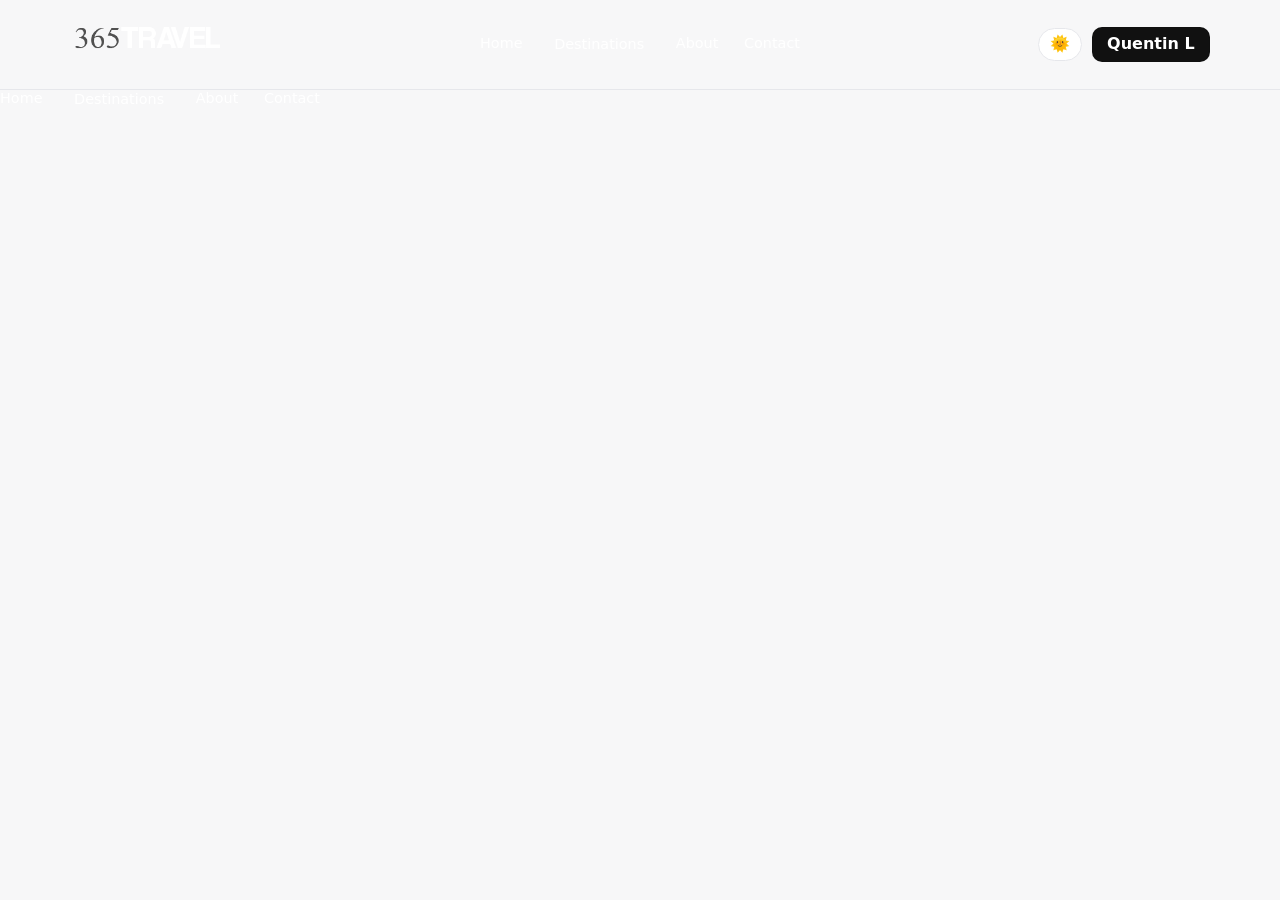
==== commit 17fa947f: "drawer" ====
--- a/amerique.html
+++ b/amerique.html
@@ -53,7 +53,7 @@
     </div>
   </header>
 
-  <div id="drawer" class="drawer container" role="dialog" aria-modal="true" aria-label="Menu"></div>
+  <div id="drawer" class="drawer" role="dialog" aria-modal="true" aria-label="Menu">
   <main class="container">
   <!-- ==============================
        AMÉRIQUE
--- a/style.css
+++ b/style.css
@@ -227,15 +227,19 @@
 
   .drawer {
     display: none;
-    position: fixed; inset: 0 0 auto 0; top: 56px;
-    translate: 0 -8px;
-    opacity: 0; pointer-events: none;
-    transition: opacity var(--transition), translate var(--transition);
+    position: fixed;
+    top: 56px;
+    left: 0;
+    right: 0;
+    z-index: 100;
+    opacity: 0;
+    pointer-events: none;
+    transition: opacity 0.25s ease;
     background: color-mix(in oklab, var(--bg) 96%, transparent);
     border-bottom: 1px solid var(--border);
     padding: 1rem;
   }
-  .drawer.open { opacity: 1; pointer-events: auto; translate: 0 0; }
+  .drawer.open { display: block; opacity: 1; pointer-events: auto; }
   .drawer ul { list-style: none; margin: 0; padding: 0; }
   .drawer li { margin: .5rem 0; }
   .drawer a { display: block; padding: .8rem 0; color: var(--text); }
@@ -749,6 +753,26 @@
 .flag-tr.info-flag::before {
   background: linear-gradient(to right, #c60c30 50%, #ffffff 50%);
 }
+/* 🇱🇻 Lettonie : Bordeaux - Blanc - Bordeaux */
+.flag-lv.info-flag::before {
+  background: linear-gradient(to right, #9e3039 33%, #ffffff 33% 66%, #9e3039 66%);
+}
+/* 🇱🇹 Lituanie : Jaune - Vert - Rouge */
+.flag-lt.info-flag::before {
+  background: linear-gradient(to right, #fdb913 33%, #006a44 33% 66%, #c1272d 66%);
+}
+/* 🇸🇰 Slovaquie : Blanc - Bleu - Rouge */
+.flag-sk.info-flag::before {
+  background: linear-gradient(to right, #ffffff 33%, #0b4ea2 33% 66%, #ef3340 66%);
+}
+/* 🇨🇦 Canada : Rouge - Blanc - Rouge */
+.flag-ca.info-flag::before {
+  background: linear-gradient(to right, #ff0000 33%, #ffffff 33% 66%, #ff0000 66%);
+}
+/* 🇳🇱 Pays-Bas : Rouge - Blanc - Bleu */
+.flag-nl.info-flag::before {
+  background: linear-gradient(to right, #ae1c28 33%, #ffffff 33% 66%, #21468b 66%);
+}
 /* Titre principal */
 .info-title {
   font-size: var(--fs-22);
@@ -772,7 +796,6 @@
   display: flex;
   align-items: center;
   gap: 0.5rem;
-}
 }
 /* Texte */
 .info-item p {
@@ -874,6 +897,26 @@
 /* Turquie tr */
 .flag-tr::after {
   background: linear-gradient(to right, #ef4135 50%, #ffffff 50%);
+}
+/* Lettonie 🇱🇻 */
+.flag-lv::after {
+  background: linear-gradient(to right, #9e3039 33%, #ffffff 33% 66%, #9e3039 66%);
+}
+/* Lituanie 🇱🇹 */
+.flag-lt::after {
+  background: linear-gradient(to right, #fdb913 33%, #006a44 33% 66%, #c1272d 66%);
+}
+/* Slovaquie 🇸🇰 */
+.flag-sk::after {
+  background: linear-gradient(to right, #ffffff 33%, #0b4ea2 33% 66%, #ef3340 66%);
+}
+/* Canada 🇨🇦 */
+.flag-ca::after {
+  background: linear-gradient(to right, #ff0000 33%, #ffffff 33% 66%, #ff0000 66%);
+}
+/* Pays-Bas 🇳🇱 */
+.flag-nl::after {
+  background: linear-gradient(to right, #ae1c28 33%, #ffffff 33% 66%, #21468b 66%);
 }
 .itineraire {
   max-width: 800px;
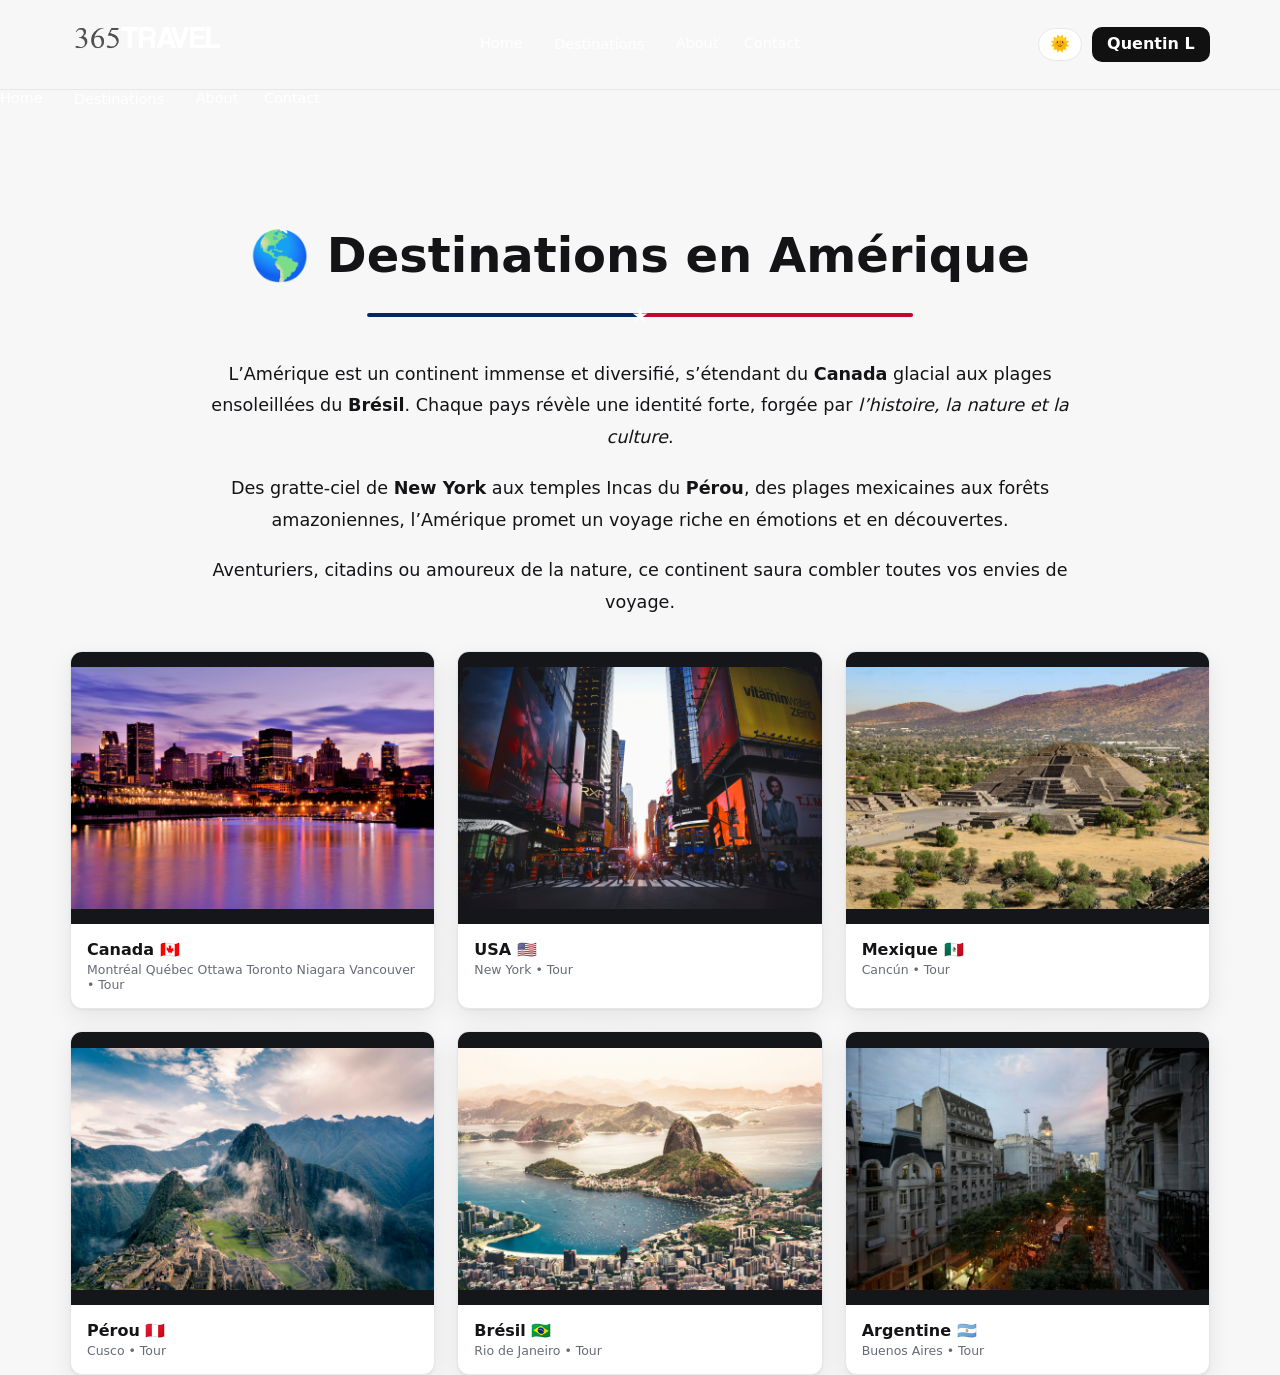
==== commit cb39de6e: "fiw drawer - balise div non fermée" ====
--- a/amerique.html
+++ b/amerique.html
@@ -53,7 +53,7 @@
     </div>
   </header>
 
-  <div id="drawer" class="drawer" role="dialog" aria-modal="true" aria-label="Menu">
+  <div id="drawer" class="drawer" role="dialog" aria-modal="true" aria-label="Menu"></div>
   <main class="container">
   <!-- ==============================
        AMÉRIQUE
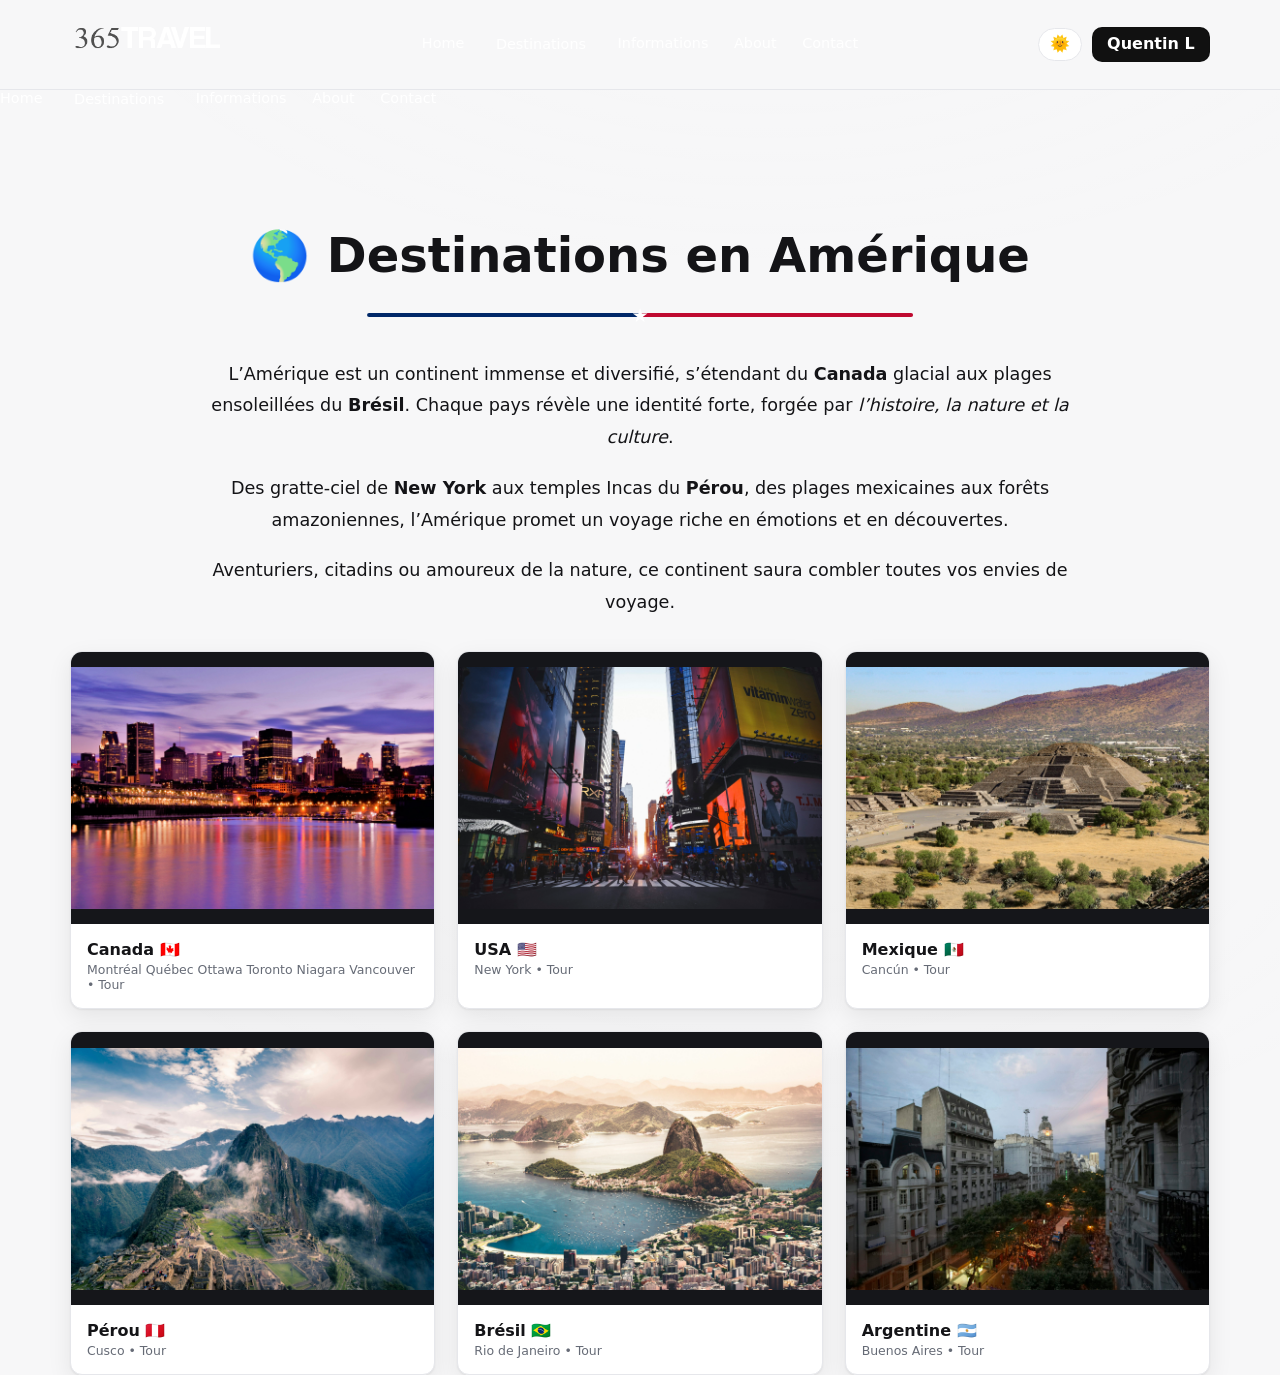
==== commit 5076f30b: "new page info" ====
--- a/amerique.html
+++ b/amerique.html
@@ -38,6 +38,7 @@
               <li><a href="amerique.html" aria-current="page">Amérique</a></li>
             </ul>
           </li>
+          <li><a href="preparatifs.html">Informations</a></li>
           <li><a href="gallerie.html">About</a></li>
           <li><a href="a-propos.html">Contact</a></li>
         </ul>
--- a/style.css
+++ b/style.css
@@ -219,30 +219,11 @@
   display: inline-flex; align-items: center;
 }
 
-/* Mobile nav */
+
 .hamburger { display: none; }
 @media (max-width: 880px) {
   nav.primary { display: none; }
   .hamburger { display: inline-flex; align-items: center; gap:.5rem; }
-
-  .drawer {
-    display: none;
-    position: fixed;
-    top: 56px;
-    left: 0;
-    right: 0;
-    z-index: 100;
-    opacity: 0;
-    pointer-events: none;
-    transition: opacity 0.25s ease;
-    background: color-mix(in oklab, var(--bg) 96%, transparent);
-    border-bottom: 1px solid var(--border);
-    padding: 1rem;
-  }
-  .drawer.open { display: block; opacity: 1; pointer-events: auto; }
-  .drawer ul { list-style: none; margin: 0; padding: 0; }
-  .drawer li { margin: .5rem 0; }
-  .drawer a { display: block; padding: .8rem 0; color: var(--text); }
 }
 /* ------------------------------
    HERO
@@ -1177,3 +1158,143 @@
 
 
 
+
+/* ==============================
+   PAGE PRÉPARATIFS
+   ============================== */
+
+.prep-hero {
+  text-align: center;
+  padding: 3rem 1rem 2rem;
+}
+
+.prep-hero h1 {
+  font-size: 3rem;
+  font-weight: 800;
+  margin: 1rem 0 0.5rem;
+}
+
+.prep-hero h1 span {
+  color: var(--primary);
+}
+
+.prep-hero p {
+  color: var(--muted);
+  font-size: 1.1rem;
+}
+
+/* Navigation interne */
+.prep-nav {
+  display: flex;
+  flex-wrap: wrap;
+  gap: 0.75rem;
+  justify-content: center;
+  padding: 1.5rem 0;
+  border-top: 1px solid var(--border);
+  border-bottom: 1px solid var(--border);
+  margin-bottom: 3rem;
+}
+
+.prep-nav a {
+  padding: 0.5rem 1.2rem;
+  border-radius: 999px;
+  border: 1px solid var(--border);
+  color: var(--text);
+  text-decoration: none;
+  font-size: 0.9rem;
+  transition: all 0.2s;
+}
+
+.prep-nav a:hover {
+  background: var(--primary);
+  color: #000;
+  border-color: var(--primary);
+}
+
+/* Sections */
+.prep-section {
+  margin-bottom: 4rem;
+  scroll-margin-top: 80px;
+}
+
+.prep-title {
+  font-size: 1.8rem;
+  font-weight: 700;
+  margin-bottom: 1.5rem;
+  padding-bottom: 0.75rem;
+  border-bottom: 2px solid var(--border);
+}
+
+/* Grille de cards */
+.prep-grid {
+  display: grid;
+  grid-template-columns: repeat(auto-fit, minmax(280px, 1fr));
+  gap: 1.5rem;
+}
+
+.prep-card {
+  background: var(--surface);
+  border: 1px solid var(--border);
+  border-radius: 12px;
+  padding: 1.5rem;
+}
+
+.prep-card--highlight {
+  border-color: var(--primary);
+  background: color-mix(in oklab, var(--surface) 90%, var(--primary) 10%);
+}
+
+.prep-card h3 {
+  font-size: 1.05rem;
+  font-weight: 700;
+  margin-bottom: 1rem;
+  color: var(--text);
+}
+
+.prep-list {
+  list-style: none;
+  padding: 0;
+  margin: 0;
+  display: flex;
+  flex-direction: column;
+  gap: 0.6rem;
+}
+
+.prep-list li {
+  padding-left: 1.2rem;
+  position: relative;
+  color: var(--muted);
+  font-size: 0.92rem;
+  line-height: 1.5;
+}
+
+.prep-list li::before {
+  content: '→';
+  position: absolute;
+  left: 0;
+  color: var(--primary);
+}
+
+.prep-card p {
+  color: var(--muted);
+  font-size: 0.92rem;
+  line-height: 1.6;
+  margin-bottom: 0.75rem;
+}
+
+.prep-tip {
+  margin-top: 1rem !important;
+  padding: 0.75rem 1rem;
+  background: color-mix(in oklab, var(--bg) 80%, var(--primary) 20%);
+  border-radius: 8px;
+  border-left: 3px solid var(--primary);
+  font-size: 0.88rem !important;
+  color: var(--text) !important;
+}
+
+@media (max-width: 600px) {
+  .prep-hero h1 { font-size: 2rem; }
+  .prep-grid { grid-template-columns: 1fr; }
+  .prep-nav { gap: 0.5rem; }
+  .prep-nav a { font-size: 0.8rem; padding: 0.4rem 0.9rem; }
+}
